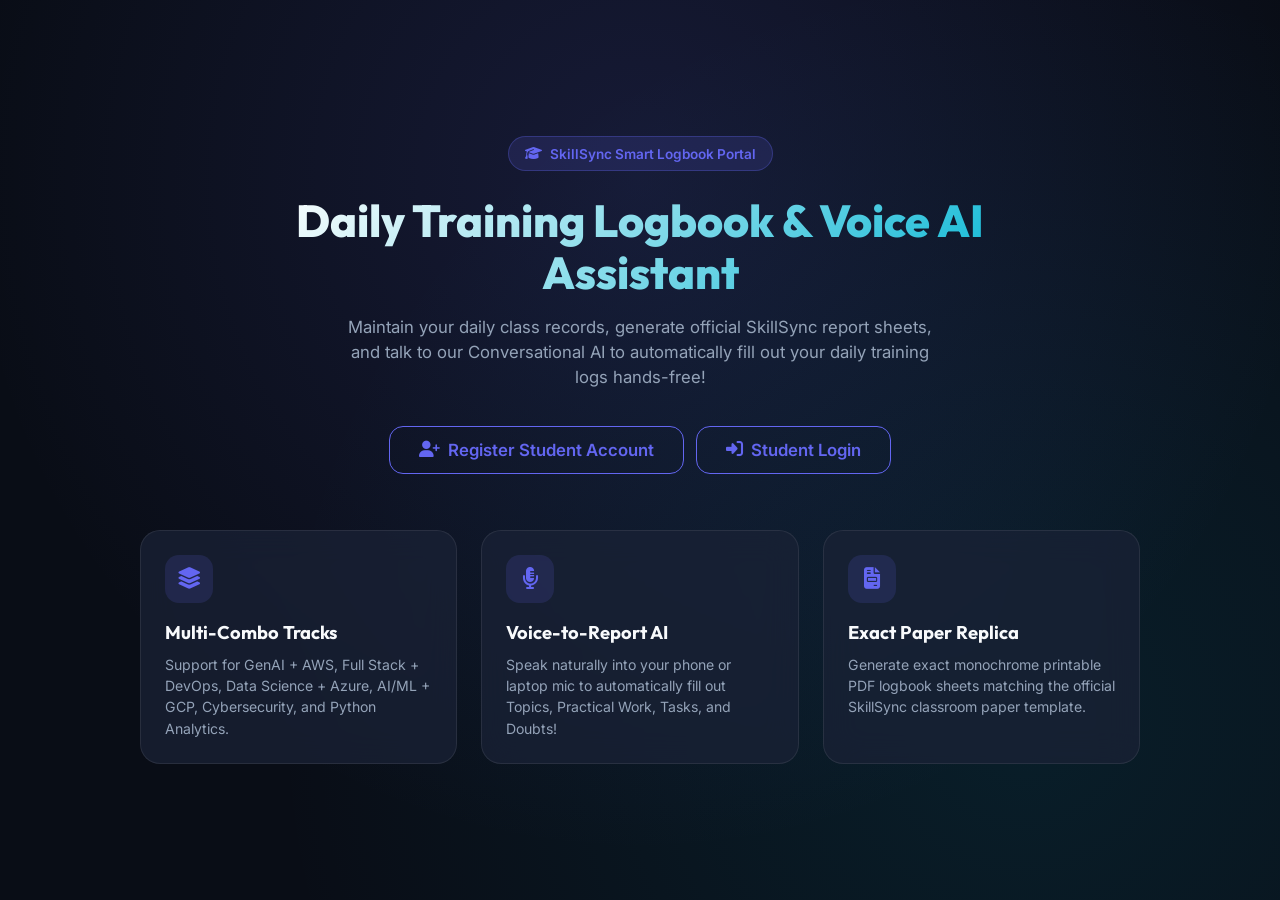
==== templates/index.html @ 907b9480 "Fix form persistence and voice assistant deployment" ====
<!DOCTYPE html>
<html lang="en" data-theme="dark">
<head>
  <meta charset="UTF-8">
  <meta name="viewport" content="width=device-width, initial-scale=1.0">
  <title>SkillSync Smart Logbook & Voice AI Portal</title>
  <link rel="manifest" href="/static/manifest.json">
  <meta name="theme-color" content="#4f46e5">
  <meta name="apple-mobile-web-app-capable" content="yes">
  <meta name="apple-mobile-web-app-status-bar-style" content="black-translucent">
  <link rel="apple-touch-icon" href="/static/manifest.json">
  <link rel="stylesheet" href="/static/styles.css">
  <link rel="stylesheet" href="https://cdnjs.cloudflare.com/ajax/libs/font-awesome/6.4.0/css/all.min.css">
</head>
<body>
  <div class="app-root">

    <!-- =========================================================
         SCREEN 1: LANDING / WELCOME HERO SCREEN
    ========================================================= -->
    <div id="screen-landing" class="screen-view active">
      <div class="landing-hero">
        <div class="landing-badge">
          <i class="fa-solid fa-graduation-cap"></i> SkillSync Smart Logbook Portal
        </div>
        <h1 class="landing-title">Daily Training Logbook & Voice AI Assistant</h1>
        <p class="landing-desc">
          Maintain your daily class records, generate official SkillSync report sheets, and talk to our Conversational AI to automatically fill out your daily training logs hands-free!
        </p>

        <div class="landing-actions" style="display: flex; gap: 0.8rem; flex-wrap: wrap; justify-content: center;">
          <button class="btn btn-outline" style="font-size: 1.05rem; padding: 0.8rem 1.8rem;" onclick="showScreen('auth-register')">
            <i class="fa-solid fa-user-plus"></i> Register Student Account
          </button>
          <button class="btn btn-outline" style="font-size: 1.05rem; padding: 0.8rem 1.8rem;" onclick="showScreen('auth-login')">
            <i class="fa-solid fa-right-to-bracket"></i> Student Login
          </button>
        </div>

        <!-- Features Overview Grid -->
        <div class="landing-features-grid">
          <div class="feature-card">
            <div class="feature-icon"><i class="fa-solid fa-layer-group"></i></div>
            <h3>Multi-Combo Tracks</h3>
            <p>Support for GenAI + AWS, Full Stack + DevOps, Data Science + Azure, AI/ML + GCP, Cybersecurity, and Python Analytics.</p>
          </div>
          <div class="feature-card">
            <div class="feature-icon"><i class="fa-solid fa-microphone-lines"></i></div>
            <h3>Voice-to-Report AI</h3>
            <p>Speak naturally into your phone or laptop mic to automatically fill out Topics, Practical Work, Tasks, and Doubts!</p>
          </div>
          <div class="feature-card">
            <div class="feature-icon"><i class="fa-solid fa-file-invoice"></i></div>
            <h3>Exact Paper Replica</h3>
            <p>Generate exact monochrome printable PDF logbook sheets matching the official SkillSync classroom paper template.</p>
          </div>
        </div>
      </div>
    </div>


    <!-- =========================================================
         SCREEN 2: USER REGISTRATION
    ========================================================= -->
    <div id="screen-auth-register" class="screen-view">
      <div class="auth-wrapper">
        <div class="auth-card">
          <div class="auth-header">
            <h2>Create Student Account</h2>
            <p>Register your profile and select your training combo track</p>
          </div>

          <form id="registerForm" onsubmit="handleRegisterSubmit(event)">
            <div class="field-group">
              <label><i class="fa-solid fa-user"></i> Full Name</label>
              <input type="text" id="regName" class="form-input" placeholder="Enter your full name" required>
            </div>
            <div class="field-group">
              <label><i class="fa-solid fa-envelope"></i> Email Address</label>
              <input type="email" id="regEmail" class="form-input" placeholder="Enter your email address" required>
            </div>
            <div class="field-group">
              <label><i class="fa-solid fa-layer-group"></i> Training Combo Track</label>
              <select id="regCombo" class="form-input" required>
                <optgroup label="🏗️ INFRA Track">
                  <option value="AWS+DEVOPS">AWS + DevOps</option>
                  <option value="AWS+AI-JFS">AWS + AI_JFS</option>
                </optgroup>
                <optgroup label="🚀 PROD Track">
                  <option value="AWS+GENAI">AWS + Gen_AI</option>
                  <option value="AWS+AGENTIC AI-JFS">AWS + Agentic_AI</option>
                  <option value="GENAI +AGENTIC AI">Gen_AI + Agentic_AI</option>
                </optgroup>
                <optgroup label="💻 DEV Track">
                  <option value="AI-JFS-devops">AI_JFS + DevOps</option>
                  <option value="AI-JFS+AWS SA">AI_JFS + AWS_SA</option>
                </optgroup>
              </select>
            </div>
            <div class="field-group">
              <label><i class="fa-solid fa-lock"></i> Password</label>
              <input type="password" id="regPassword" class="form-input" placeholder="Enter your password" required>
            </div>
            <div class="field-group">
              <label><i class="fa-solid fa-id-card"></i> College PIN Number</label>
              <input type="text" id="regPin" class="form-input" placeholder="Enter your 10-character alphanumeric college PIN" inputmode="text" pattern="[A-Za-z0-9]{10}" minlength="10" maxlength="10" required>
            </div>

            <button type="submit" class="btn btn-primary" style="width: 100%; margin-top: 1rem; padding: 0.75rem;">
              <i class="fa-solid fa-user-check"></i> Complete Registration
            </button>
          </form>

          <div class="auth-switch-text">
            Already registered? <a onclick="showScreen('auth-login')">Log In here</a>
          </div>
        </div>
      </div>
    </div>


    <!-- =========================================================
         SCREEN 3: USER LOGIN
    ========================================================= -->
    <div id="screen-auth-login" class="screen-view">
      <div class="auth-wrapper">
        <div class="auth-card">
          <div class="auth-header">
            <h2>Student & Combo Login</h2>
            <p>Log in to access your daily training logs & AI assistant</p>
          </div>

          <form id="loginForm" onsubmit="handleLoginSubmit(event)">
            <div class="field-group">
              <label><i class="fa-solid fa-envelope"></i> Email Address</label>
              <input type="email" id="loginEmail" class="form-input" placeholder="Enter your registered email" required>
            </div>
            <div class="field-group">
              <label><i class="fa-solid fa-lock"></i> Password</label>
              <input type="password" id="loginPassword" class="form-input" placeholder="Enter your password" required>
            </div>

            <button type="submit" class="btn btn-primary" style="width: 100%; margin-top: 1rem; padding: 0.75rem;">
              <i class="fa-solid fa-right-to-bracket"></i> Log In to Dashboard
            </button>
          </form>

          <div class="auth-switch-text">
            Need a new account? <a onclick="showScreen('auth-register')">Register Now</a>
          </div>
        </div>
      </div>
    </div>


    <!-- =========================================================
         SCREEN 4: MAIN APP INTERFACE (SPA)
    ========================================================= -->
    <div id="screen-app-main" class="screen-view">
      
      <!-- Top Navigation Bar -->
      <header class="app-topbar">
        <div class="brand-badge">
          <span class="logo">SKILLSYNC</span>
          <span class="title" id="topbarComboTitle">GenAI + AWS</span>
        </div>

        <div class="topbar-user">
          <div class="profile-menu-wrap">
            <button class="user-avatar" id="userAvatar" onclick="toggleProfileMenu(event)" aria-label="Open profile menu" aria-expanded="false">K</button>
            <div class="profile-menu" id="profileMenu" hidden>
              <div class="profile-menu-header">
                <strong id="profileName">Student</strong>
                <span id="profileEmail">student@example.com</span>
              </div>
              <div class="profile-menu-detail">
                <span>Training combo</span>
                <strong id="profileCombo">-</strong>
              </div>
              <div class="profile-menu-detail">
                <span>College PIN number</span>
                <strong id="profilePin">Not set</strong>
              </div>
              <button class="profile-logout-btn" onclick="handleLogout()">
                <i class="fa-solid fa-right-from-bracket"></i> Log out
              </button>
            </div>
          </div>
        </div>
      </header>

      <div class="app-main-layout">
        
        <!-- Desktop Sidebar Nav -->
        <aside class="app-sidebar">
          <button class="app-nav-link active" onclick="switchAppTab('dashboard', this)">
            <i class="fa-solid fa-chart-pie"></i> Dashboard
          </button>
          <button class="app-nav-link" onclick="switchAppTab('editor', this)">
            <i class="fa-solid fa-pen-to-square"></i> Daily Form
          </button>
          <button class="app-nav-link" onclick="switchAppTab('voice-ai', this)">
            <i class="fa-solid fa-microphone-lines"></i> Voice AI Assistant
          </button>
          <button class="app-nav-link" onclick="switchAppTab('history', this)">
            <i class="fa-solid fa-box-archive"></i> History Reports
          </button>
          <button class="app-nav-link" onclick="switchAppTab('print-sheet', this)">
            <i class="fa-solid fa-file-invoice"></i> Printable Sheet
          </button>
          <button class="app-nav-link" onclick="switchAppTab('suggestions', this)">
            <i class="fa-solid fa-lightbulb"></i> Suggestions
          </button>
        </aside>

        <!-- Main Content Area -->
        <main class="app-content">

          <!-- TAB 1: DASHBOARD -->
          <div id="tab-dashboard" class="tab-pane active">
            <div class="pane-title-bar">
              <div>
                <h2>Training Dashboard</h2>
                <p>Track your daily class report submission and progress</p>
              </div>
              <button class="btn btn-primary" onclick="switchAppTab('editor', document.querySelectorAll('.app-nav-link')[1])">
                <i class="fa-solid fa-plus"></i> Fill Today's Log
              </button>
            </div>

            <!-- Attendance Banner -->
            <div class="attendance-banner">
              <div>
                <h3 style="font-family: var(--font-display); margin-bottom: 0.25rem;">Today's Daily Report</h3>
                <p style="font-size: 0.88rem; color: var(--text-secondary);">Class date: <strong id="dashDateStr"></strong></p>
              </div>
              <div class="status-badge pending" id="todayStatusBadge">
                <i class="fa-solid fa-clock"></i> Submission Pending
              </div>
            </div>

            <!-- Stats Row -->
            <div class="stats-row">
              <div class="dash-stat-card">
                <div class="icon"><i class="fa-solid fa-file-signature"></i></div>
                <div>
                  <h4 id="dashStatLogs">0</h4>
                  <p>Total Forms Filled</p>
                </div>
              </div>
              <div class="dash-stat-card">
                <div class="icon"><i class="fa-solid fa-fire"></i></div>
                <div>
                  <h4 id="dashStatStreak">1 Day</h4>
                  <p>Submission Streak</p>
                </div>
              </div>
            </div>

            <!-- Recent Reports Container -->
            <div class="editor-card">
              <h3 style="margin-bottom: 1rem; font-family: var(--font-display);"><i class="fa-solid fa-history" style="color: var(--accent-primary);"></i> Recent Daily Reports</h3>
              <div id="recentReportsList" style="display: flex; flex-direction: column; gap: 0.75rem;">
                <!-- Dynamically rendered -->
              </div>
            </div>
          </div>


          <!-- TAB 2: DAILY LOG EDITOR -->
          <div id="tab-editor" class="tab-pane">
            <div class="pane-title-bar">
              <div>
                <h2>Daily Logbook Form</h2>
                <p>Fill out today's report. The exact paper sheet preview syncs in real-time on the right!</p>
              </div>
              <div style="display: flex; gap: 0.5rem; flex-wrap: wrap;">
                <button class="btn btn-outline" onclick="clearFormFields()">
                  <i class="fa-solid fa-eraser"></i> Clear Form
                </button>
                <button class="btn btn-outline" onclick="loadSampleData()">
                  <i class="fa-solid fa-wand-sparkles"></i> Load Sample Data
                </button>
                <button class="btn btn-success" onclick="saveCurrentLog()">
                  <i class="fa-solid fa-floppy-disk"></i> Save Report
                </button>
              </div>
            </div>

            <div class="form-grid-layout">
              <!-- Left Form Controls -->
              <div class="editor-card">
                <div class="form-row-2">
                  <div class="field-group">
                    <label><i class="fa-regular fa-calendar"></i> Date</label>
                    <input type="date" id="inputDate" class="form-input" onchange="updateLivePaper()">
                  </div>
                  <div class="field-group">
                    <label><i class="fa-solid fa-calendar-day"></i> Day</label>
                    <input type="text" id="inputDay" class="form-input" placeholder="e.g. Tuesday" oninput="updateLivePaper()">
                  </div>
                </div>

                <div class="field-group">
                  <label><i class="fa-solid fa-laptop-code"></i> LAB / Room Location</label>
                  <input type="text" id="inputLab" class="form-input" placeholder="e.g. Lab 04 - GenAI Hub" oninput="updateLivePaper()">
                </div>

                <div class="form-row-2">
                  <div class="field-group">
                    <label><i class="fa-solid fa-right-to-bracket"></i> Check-In</label>
                    <input type="time" id="inputCheckIn" class="form-input" value="09:30" onchange="updateLivePaper()">
                  </div>
                  <div class="field-group">
                    <label><i class="fa-solid fa-right-from-bracket"></i> Check-Out</label>
                    <input type="time" id="inputCheckOut" class="form-input" value="16:30" onchange="updateLivePaper()">
                  </div>
                </div>

                <div class="field-group">
                  <label><i class="fa-solid fa-chalkboard-user"></i> Trainer Name</label>
                  <input type="text" id="inputTrainer" class="form-input" placeholder="Trainer Name" oninput="updateLivePaper()">
                </div>

                <div class="field-group">
                  <label><i class="fa-solid fa-square"></i> TOPICS COVERED TODAY</label>
                  <textarea id="inputTopics" class="form-input" rows="4" oninput="updateLivePaper()"></textarea>
                </div>

                <div class="field-group">
                  <label><i class="fa-solid fa-square"></i> TASK / ASSIGNMENT</label>
                  <textarea id="inputAssignment" class="form-input" rows="3" oninput="updateLivePaper()"></textarea>
                </div>

                <div class="field-group">
                  <label><i class="fa-solid fa-square"></i> DOUBTS</label>
                  <textarea id="inputDoubts" class="form-input" rows="3" oninput="updateLivePaper()"></textarea>
                </div>

                <div class="field-group">
                  <label><i class="fa-solid fa-square"></i> IMPORTANT NOTES</label>
                  <textarea id="inputImportantNotes" class="form-input" rows="3" oninput="updateLivePaper()"></textarea>
                </div>

                <button class="btn btn-primary" style="width: 100%; margin-top: 1rem;" onclick="saveCurrentLog()">
                  <i class="fa-solid fa-floppy-disk"></i> Save & Complete Daily Log
                </button>
              </div>

              <!-- Right Real-Time Live Paper Sheet Preview -->
              <div>
                <div style="margin-bottom: 0.5rem; display: flex; align-items: center; justify-content: space-between;">
                  <span style="font-size: 0.8rem; font-weight: 700; color: var(--text-secondary); text-transform: uppercase;">
                    <i class="fa-solid fa-eye"></i> Live Paper Logbook Sheet Preview
                  </span>
                  <button class="btn btn-outline" style="padding: 0.25rem 0.6rem; font-size: 0.75rem;" onclick="printPaperSheet()">
                    <i class="fa-solid fa-print"></i> Print / PDF
                  </button>
                </div>

                <!-- Exact Paper Container matching User Photo -->
                <div class="sheet-container" id="liveSheetContainer">
                  <div class="sheet-outer-box">
                    <div class="sheet-header-block">
                      <div class="sheet-title-text">
                        <span class="sheet-title-bar"></span>
                        SKILLSYNC — DAILY TRAINING LOGBOOK
                      </div>
                      <div class="sheet-subtitle-text" id="paperHeaderSub">
                        GenAI + AWS Training | Daily Class Record
                      </div>
                    </div>

                    <table class="sheet-table-grid">
                      <tr>
                        <td class="lbl-cell">DATE</td>
                        <td class="val-cell" id="paperDateVal"></td>
                        <td class="lbl-cell">DAY</td>
                        <td class="val-cell" id="paperDayVal"></td>
                      </tr>
                      <tr>
                        <td class="lbl-cell">LAB</td>
                        <td class="val-cell" id="paperLabVal" colspan="3">Lab 04 - GenAI Hub</td>
                      </tr>
                      <tr>
                        <td class="lbl-cell">CHECK-IN</td>
                        <td class="val-cell" id="paperCheckInVal">09:30 AM</td>
                        <td class="lbl-cell">CHECK-OUT</td>
                        <td class="val-cell" id="paperCheckOutVal">04:30 PM</td>
                      </tr>
                      <tr>
                        <td class="lbl-cell">TRAINER</td>
                        <td class="val-cell" id="paperTrainerVal" style="width: 35%;">Dr. Rajesh Sharma</td>
                        <td class="val-cell" colspan="2" style="text-align: center; color: #555555; font-size: 11px;">
                          [ Trainer Approval & Signature ]
                        </td>
                      </tr>
                    </table>

                    <div class="sec-banner"><span class="sq-symbol">■</span> TOPICS COVERED TODAY</div>
                    <div class="sec-box-content" id="paperTopicsVal"></div>

                    <div class="sec-banner"><span class="sq-symbol">■</span> TASK / ASSIGNMENT</div>
                    <div class="sec-box-content" id="paperAssignmentVal"></div>

                    <div class="sec-banner"><span class="sq-symbol">■</span> DOUBTS</div>
                    <div class="sec-box-content" id="paperDoubtsVal"></div>

                    <div class="sec-banner"><span class="sq-symbol">■</span> IMPORTANT NOTES</div>
                    <div class="sec-box-content" id="paperImportantNotesVal"></div>
                  </div>
                </div>
              </div>
            </div>
          </div>


          <!-- TAB 3: VOICE CONVERSATIONAL AI ASSISTANT -->
          <div id="tab-voice-ai" class="tab-pane">
            <div class="pane-title-bar">
              <div>
                <h2>Voice Conversational AI Assistant</h2>
                <p>Talk or type to automatically populate your daily report logbook hands-free!</p>
              </div>
            </div>

            <!-- Target Section Chips -->
            <div class="section-chips-bar" style="margin-bottom: 1rem;">
              <span style="font-size: 0.85rem; font-weight: 600; color: var(--text-secondary);">
                <i class="fa-solid fa-bullseye" style="color: var(--accent-primary);"></i> Target Section:
              </span>
              <div class="chips-group">
                <button class="chip-btn active" data-target="auto" onclick="setVoiceTarget('auto', this)">Auto Detect</button>
                <button class="chip-btn" data-target="topics" onclick="setVoiceTarget('topics', this)">Topics Covered</button>
                <button class="chip-btn" data-target="assignment" onclick="setVoiceTarget('assignment', this)">Task/Assignment</button>
                <button class="chip-btn" data-target="doubts" onclick="setVoiceTarget('doubts', this)">Doubts</button>
                <button class="chip-btn" data-target="important" onclick="setVoiceTarget('important', this)">Important Notes</button>
              </div>
            </div>

            <!-- Voice Control Microphone Card -->
            <div class="voice-ai-card">
              <h3 style="font-family: var(--font-display); font-size: 1.25rem;">
                <i class="fa-solid fa-microphone-lines" style="color: var(--accent-purple);"></i> Speak to Fill Logbook Report
              </h3>
              <p style="font-size: 0.88rem; color: var(--text-secondary); max-width: 500px; margin: 0.4rem auto 0 auto;">
                Click the microphone button below and speak your notes. The AI will parse your voice and show a live demo preview of the populated section!
              </p>

              <div class="mic-button-wrapper">
                <button class="btn-mic" id="micBtn" onclick="toggleVoiceRecording()">
                  <i class="fa-solid fa-microphone"></i>
                </button>
              </div>

              <div class="voice-status-text" id="voiceStatus">Click Microphone to Start Speaking</div>
            </div>

            <!-- Demo Case Form Preview Card (Voice Populated) -->
            <div id="voiceDemoBox" class="editor-card demo-preview-card" style="margin-bottom: 1rem; display: none;">
              <div style="display: flex; align-items: center; justify-content: space-between; border-bottom: 1px solid var(--border-color); padding-bottom: 0.75rem; margin-bottom: 1rem;">
                <div style="display: flex; align-items: center; gap: 0.5rem;">
                  <span style="background: var(--accent-primary); color: #fff; border-radius: 4px; padding: 0.2rem 0.5rem; font-size: 0.75rem; font-weight: 700;">DEMO CASE PREVIEW</span>
                  <h4 id="demoTargetBadge" style="font-family: var(--font-display); font-size: 1rem; margin: 0;">TOPICS COVERED TODAY</h4>
                </div>
                <div style="display: flex; gap: 0.5rem;">
                  <button class="btn btn-success" style="padding: 0.35rem 0.75rem; font-size: 0.8rem;" onclick="applyVoiceDemoToForm()">
                    <i class="fa-solid fa-check-double"></i> Apply to Live Form & Sheet
                  </button>
                  <button class="btn btn-outline" style="padding: 0.35rem 0.75rem; font-size: 0.8rem;" onclick="closeVoiceDemoBox()">
                    <i class="fa-solid fa-xmark"></i>
                  </button>
                </div>
              </div>

              <div class="demo-fields-grid" style="display: grid; grid-template-columns: 1fr 1fr; gap: 1rem;">
                <div class="field-group">
                  <label><i class="fa-solid fa-square" style="color: var(--accent-primary);"></i> Topics Covered Preview</label>
                  <div class="demo-text-box" id="demoTopicsText"></div>
                </div>
                <div class="field-group">
                  <label><i class="fa-solid fa-square" style="color: var(--accent-gold);"></i> Task / Assignment Preview</label>
                  <div class="demo-text-box" id="demoAssignmentText"></div>
                </div>
                <div class="field-group">
                  <label><i class="fa-solid fa-square" style="color: var(--accent-purple);"></i> Doubts Preview</label>
                  <div class="demo-text-box" id="demoDoubtsText"></div>
                </div>
                <div class="field-group">
                  <label><i class="fa-solid fa-square" style="color: var(--accent-secondary);"></i> Important Notes Preview</label>
                  <div class="demo-text-box" id="demoImportantNotesText"></div>
                </div>
              </div>
            </div>

            <!-- Chat Conversation Thread -->
            <div class="chat-container">
              <div class="chat-body" id="chatThread">
                <div class="chat-msg-row ai">
                  <div class="msg-text">
Hello! I am your <strong>SkillSync Voice & Conversational AI Assistant</strong>. 🎙️

You can speak by clicking the microphone button above, or type your notes below.
For example, try saying:
<em>"Fill Topics Covered Today with: Python Flask REST endpoints and database routing."</em>
                  </div>
                </div>
              </div>

              <div class="chat-input-bar">
                <input type="text" id="chatInput" class="form-input" placeholder="Type your notes or prompt (e.g. Fill topics covered with...)" onkeypress="handleChatKeyPress(event)">
                <button class="btn btn-primary" onclick="submitChatInput()">
                  <i class="fa-solid fa-paper-plane"></i> Send
                </button>
              </div>
            </div>
          </div>


          <!-- TAB 4: HISTORY REPORTS -->
          <div id="tab-history" class="tab-pane">
            <div class="pane-title-bar">
              <div>
                <h2>Reports History & Exports</h2>
                <p>Search, filter, and export past class report entries</p>
              </div>
              <div style="display: flex; gap: 0.5rem;">
                <button class="btn btn-outline" onclick="exportJSON()">Export JSON</button>
                <button class="btn btn-outline" onclick="exportCSV()">Export CSV</button>
              </div>
            </div>

            <div class="editor-card">
              <table style="width: 100%; border-collapse: collapse; text-align: left;">
                <thead>
                  <tr style="border-bottom: 1px solid var(--border-color); color: var(--text-secondary); font-size: 0.8rem;">
                    <th style="padding: 0.75rem;">Date</th>
                    <th style="padding: 0.75rem;">Day</th>
                    <th style="padding: 0.75rem;">Combo</th>
                    <th style="padding: 0.75rem;">Lab</th>
                    <th style="padding: 0.75rem;">Trainer</th>
                    <th style="padding: 0.75rem;">Topics Summary</th>
                    <th style="padding: 0.75rem;">Actions</th>
                  </tr>
                </thead>
                <tbody id="historyTableBody">
                  <!-- Injected dynamically -->
                </tbody>
              </table>
            </div>
          </div>


          <!-- TAB 5: PRINTABLE SHEET -->
          <div id="tab-print-sheet" class="tab-pane">
            <div class="pane-title-bar">
              <div>
                <h2>Official Printable Sheet</h2>
                <p>Exact replica of official SkillSync daily log paper sheet ready for printing</p>
              </div>
              <button class="btn btn-primary" onclick="printPaperSheet()">
                <i class="fa-solid fa-print"></i> Print / Save PDF
              </button>
            </div>

            <!-- Saved Log Selector Bar -->
            <div class="editor-card print-selector-bar" style="margin-bottom: 1.25rem; display: flex; align-items: center; justify-content: space-between; flex-wrap: wrap; gap: 1rem;">
              <div style="display: flex; align-items: center; gap: 0.75rem; flex: 1; min-width: 280px;">
                <label style="font-weight: 600; white-space: nowrap; color: var(--text-primary);">
                  <i class="fa-solid fa-calendar-check" style="color: var(--accent-primary);"></i> Select Saved Report:
                </label>
                <select id="printLogSelect" class="form-input" onchange="loadLogToPrintSheet(this.value)" style="margin: 0; flex: 1;">
                  <!-- Dynamic options populated from logs -->
                </select>
              </div>
              <div style="display: flex; gap: 0.5rem;">
                <button class="btn btn-outline" onclick="loadActiveFormToPrintSheet()">
                  <i class="fa-solid fa-pen-to-square"></i> Use Current Form
                </button>
                <button class="btn btn-primary" onclick="printPaperSheet()">
                  <i class="fa-solid fa-print"></i> Print Sheet
                </button>
              </div>
            </div>

            <div id="fullSheetTarget"></div>
          </div>


          <!-- TAB 6: SUGGESTIONS & FEEDBACK -->
          <div id="tab-suggestions" class="tab-pane">
            <div class="pane-title-bar">
              <div>
                <h2>Student Suggestions & Feedback</h2>
                <p>Submit your suggestions directly to SkillSync management</p>
              </div>
            </div>

            <div style="display: flex; flex-direction: column; gap: 1.5rem; max-width: 900px; margin: 0 auto;">
              <!-- Suggestion Submission Form (Public View for All Students) -->
              <div class="editor-card">
                <h3 style="margin-bottom: 1rem; font-family: var(--font-display);">
                  <i class="fa-solid fa-paper-plane" style="color: var(--accent-primary);"></i> Submit a Suggestion to App Owner
                </h3>
                <form id="suggestionForm" onsubmit="handleSuggestionSubmit(event)">
                  <div class="form-row-2">
                    <div class="field-group">
                      <label><i class="fa-solid fa-user"></i> Your Name</label>
                      <input type="text" id="sugName" class="form-input" placeholder="e.g. Kishore Kumar" required>
                    </div>
                    <div class="field-group">
                      <label><i class="fa-solid fa-envelope"></i> Email Address</label>
                      <input type="email" id="sugEmail" class="form-input" placeholder="e.g. kishore@techwing.com" required>
                    </div>
                  </div>

                  <div class="form-row-2">
                    <div class="field-group">
                      <label><i class="fa-solid fa-tag"></i> Suggestion Category</label>
                      <select id="sugCategory" class="form-input" required>
                        <option value="Curriculum & Topics">Curriculum & Topics</option>
                        <option value="Lab & Infrastructure">Lab & Infrastructure</option>
                        <option value="Trainer Feedback">Trainer Feedback</option>
                        <option value="App Feature Request">App Feature Request</option>
                        <option value="General Suggestion">General Suggestion</option>
                      </select>
                    </div>
                    <div class="field-group">
                      <label><i class="fa-solid fa-heading"></i> Subject / Title</label>
                      <input type="text" id="sugSubject" class="form-input" placeholder="Brief subject title" required>
                    </div>
                  </div>

                  <div class="field-group">
                    <label><i class="fa-solid fa-message"></i> Suggestion Details</label>
                    <textarea id="sugMessage" class="form-input" rows="4" placeholder="Write your suggestion or feedback here..." required></textarea>
                  </div>
                  <button type="submit" class="btn btn-primary" style="width: 100%; margin-top: 0.5rem; font-size: 1rem; padding: 0.8rem;">
                    <i class="fa-solid fa-paper-plane"></i> Submit Suggestion to Management
                  </button>
                </form>
              </div>

            </div>
          </div>



                  <div style="display: flex; gap: 0.5rem;">
                    <input type="text" id="ownerLogSearch" class="form-input" placeholder="Search by email, combo, or date..." style="font-size: 0.85rem; width: 260px;" onkeyup="filterOwnerLogs()">
                    <button class="btn btn-outline" style="font-size: 0.8rem;" onclick="exportMasterLogsCSV()">
                      <i class="fa-solid fa-file-csv"></i> CSV
                    </button>
                  </div>
                </div>
                
                <div style="overflow-x: auto;">
                  <table style="width: 100%; border-collapse: collapse; font-size: 0.88rem;">
                    <thead>
                      <tr style="border-bottom: 2px solid var(--border-color); text-align: left; color: var(--text-secondary);">
                        <th style="padding: 0.75rem;">Date</th>
                        <th style="padding: 0.75rem;">Student Email</th>
                        <th style="padding: 0.75rem;">Combo Track</th>
                        <th style="padding: 0.75rem;">Lab / Trainer</th>
                        <th style="padding: 0.75rem;">Topics Covered</th>
                        <th style="padding: 0.75rem;">Action</th>
                      </tr>
                    </thead>
                    <tbody id="ownerMasterLogsTbody">
                      <!-- Rendered dynamically -->
                    </tbody>
                  </table>
                </div>
              </div>

              <!-- Sub-Tab 2: Student Accounts Roster -->
              <div id="ownerSub-student-roster" class="editor-card" style="display: none;">
                <h3 style="font-family: var(--font-display); margin-bottom: 1rem;">Registered Student Accounts Roster</h3>
                <div style="overflow-x: auto;">
                  <table style="width: 100%; border-collapse: collapse; font-size: 0.88rem;">
                    <thead>
                      <tr style="border-bottom: 2px solid var(--border-color); text-align: left; color: var(--text-secondary);">
                        <th style="padding: 0.75rem;">Student Name</th>
                        <th style="padding: 0.75rem;">Email Address</th>
                        <th style="padding: 0.75rem;">Combo Track</th>
                        <th style="padding: 0.75rem;">Logs Submitted</th>
                      </tr>
                    </thead>
                    <tbody id="ownerStudentRosterTbody">
                      <!-- Rendered dynamically -->
                    </tbody>
                  </table>
                </div>
              </div>

              <!-- Sub-Tab 3: Private Suggestions Inbox -->
              <div id="ownerSub-suggestions-inbox" class="editor-card" style="display: none;">
                <h3 style="font-family: var(--font-display); margin-bottom: 1rem; color: var(--accent-purple);">
                  <i class="fa-solid fa-paper-plane"></i> Private Suggestions & Feedback Inbox
                </h3>
                <div id="ownerPortalSuggestionsList" style="display: flex; flex-direction: column; gap: 1rem;">
                  <!-- Rendered dynamically -->
                </div>
              </div>

              <!-- Sub-Tab 4: Database Inspector -->
              <div id="ownerSub-db-inspector" class="editor-card" style="display: none;">
                <div style="display: flex; align-items: center; justify-content: space-between; margin-bottom: 1rem; flex-wrap: wrap; gap: 0.5rem;">
                  <h3 style="font-family: var(--font-display); margin: 0; color: var(--accent-primary);">
                    <i class="fa-solid fa-server"></i> Server Database & Audit Inspector
                  </h3>
                  <div style="display: flex; gap: 0.5rem;">
                    <button class="btn btn-outline" style="font-size: 0.8rem;" onclick="inspectServerDatabase()">
                      <i class="fa-solid fa-rotate"></i> Refresh Inspector
                    </button>
                    <button class="btn btn-primary" style="font-size: 0.8rem;" onclick="downloadDatabaseFile()">
                      <i class="fa-solid fa-download"></i> Download SQLite DB
                    </button>
                  </div>
                </div>

                <div id="dbInspectorContent" style="display: flex; flex-direction: column; gap: 1rem;">
                  <!-- Rendered dynamically -->
                </div>
              </div>

            </div>
          </div>

        </main>
      </div>

      <!-- Mobile Bottom Navigation Bar -->
      <nav class="mobile-bottom-nav">
        <button class="mobile-nav-item active" onclick="switchAppTab('dashboard', this)">
          <i class="fa-solid fa-chart-pie"></i>
          <span>Home</span>
        </button>
        <button class="mobile-nav-item" onclick="switchAppTab('editor', this)">
          <i class="fa-solid fa-pen-to-square"></i>
          <span>Form</span>
        </button>
        <button class="mobile-nav-item" onclick="switchAppTab('voice-ai', this)">
          <i class="fa-solid fa-microphone-lines"></i>
          <span>Voice AI</span>
        </button>
        <button class="mobile-nav-item" onclick="switchAppTab('history', this)">
          <i class="fa-solid fa-box-archive"></i>
          <span>Reports</span>
        </button>
        <button class="mobile-nav-item" onclick="switchAppTab('print-sheet', this)">
          <i class="fa-solid fa-file-invoice"></i>
          <span>Print</span>
        </button>
        <button class="mobile-nav-item" onclick="switchAppTab('suggestions', this)">
          <i class="fa-solid fa-lightbulb"></i>
          <span>Feedback</span>
        </button>
      </nav>

    </div>

  </div>

  <script src="/static/app.js"></script>
</body>
</html>
---- static/styles.css ----
/* SkillSync Daily Training Logbook Mobile-First Web App Design System */
@import url('https://fonts.googleapis.com/css2?family=Inter:wght@300;400;500;600;700&family=Outfit:wght@400;500;600;700;800&family=JetBrains+Mono:wght@400;500&display=swap');

:root {
  /* Dark Glass Palette */
  --bg-primary: #090d16;
  --bg-secondary: #111726;
  --bg-tertiary: #1a2236;
  --bg-card: rgba(26, 34, 54, 0.75);
  --bg-card-hover: rgba(36, 47, 74, 0.85);

  --border-color: rgba(255, 255, 255, 0.08);
  --border-active: rgba(99, 102, 241, 0.5);

  --accent-primary: #6366f1;
  --accent-primary-hover: #4f46e5;
  --accent-secondary: #06b6d4;
  --accent-success: #10b981;
  --accent-warning: #f59e0b;
  --accent-danger: #ef4444;
  --accent-purple: #a855f7;

  --text-primary: #f8fafc;
  --text-secondary: #94a3b8;
  --text-muted: #64748b;

  --font-main: 'Inter', system-ui, -apple-system, sans-serif;
  --font-display: 'Outfit', system-ui, -apple-system, sans-serif;
  --font-code: 'JetBrains Mono', monospace;

  --radius-sm: 8px;
  --radius-md: 14px;
  --radius-lg: 20px;
  --radius-xl: 28px;

  --shadow-sm: 0 2px 8px rgba(0, 0, 0, 0.2);
  --shadow-md: 0 8px 24px rgba(0, 0, 0, 0.35);
  --shadow-lg: 0 16px 40px rgba(0, 0, 0, 0.5);

  --glass-backdrop: blur(16px);
}

[data-theme="light"] {
  --bg-primary: #f1f5f9;
  --bg-secondary: #ffffff;
  --bg-tertiary: #e2e8f0;
  --bg-card: rgba(255, 255, 255, 0.9);
  --bg-card-hover: rgba(255, 255, 255, 1);

  --border-color: rgba(0, 0, 0, 0.08);
  --border-active: rgba(99, 102, 241, 0.6);

  --text-primary: #0f172a;
  --text-secondary: #475569;
  --text-muted: #94a3b8;

  --shadow-sm: 0 2px 8px rgba(0, 0, 0, 0.05);
  --shadow-md: 0 8px 24px rgba(0, 0, 0, 0.08);
  --shadow-lg: 0 16px 40px rgba(0, 0, 0, 0.12);
}

* {
  margin: 0;
  padding: 0;
  box-sizing: border-box;
}

body {
  font-family: var(--font-main);
  background-color: var(--bg-primary);
  color: var(--text-primary);
  min-height: 100vh;
  line-height: 1.5;
  overflow-x: hidden;
  transition: background-color 0.3s ease, color 0.3s ease;
}

/* App Root Container */
.app-root {
  display: flex;
  flex-direction: column;
  min-height: 100vh;
  position: relative;
}

/* Screen Views Management */
.screen-view {
  display: none;
  width: 100%;
  animation: fadeIn 0.3s cubic-bezier(0.16, 1, 0.3, 1) forwards;
}

.screen-view.active {
  display: flex;
  flex-direction: column;
  flex: 1;
}

@keyframes fadeIn {
  from { opacity: 0; transform: translateY(8px); }
  to { opacity: 1; transform: translateY(0); }
}

/* -------------------------------------------------------------
   1. LANDING / WELCOME SCREEN
------------------------------------------------------------- */
.landing-hero {
  min-height: 100vh;
  display: flex;
  flex-direction: column;
  justify-content: center;
  align-items: center;
  text-align: center;
  padding: 2rem 1.5rem;
  background: radial-gradient(circle at 50% 20%, rgba(99, 102, 241, 0.15), transparent 70%),
              radial-gradient(circle at 80% 80%, rgba(6, 182, 212, 0.1), transparent 60%);
}

.landing-badge {
  display: inline-flex;
  align-items: center;
  gap: 0.5rem;
  background: rgba(99, 102, 241, 0.15);
  color: var(--accent-primary);
  border: 1px solid rgba(99, 102, 241, 0.3);
  padding: 0.4rem 1rem;
  border-radius: 20px;
  font-size: 0.85rem;
  font-weight: 600;
  margin-bottom: 1.5rem;
}

.landing-title {
  font-family: var(--font-display);
  font-size: 2.8rem;
  font-weight: 800;
  line-height: 1.15;
  margin-bottom: 1rem;
  background: linear-gradient(135deg, #ffffff, var(--accent-secondary));
  -webkit-background-clip: text;
  -webkit-text-fill-color: transparent;
  max-width: 750px;
}

.landing-desc {
  font-size: 1.05rem;
  color: var(--text-secondary);
  max-width: 600px;
  margin-bottom: 2.25rem;
}

.landing-actions {
  display: flex;
  gap: 1rem;
  flex-wrap: wrap;
  justify-content: center;
  margin-bottom: 3.5rem;
}

.landing-features-grid {
  display: grid;
  grid-template-columns: repeat(auto-fit, minmax(250px, 1fr));
  gap: 1.5rem;
  max-width: 1000px;
  width: 100%;
}

.feature-card {
  background: var(--bg-card);
  border: 1px solid var(--border-color);
  border-radius: var(--radius-lg);
  padding: 1.5rem;
  text-align: left;
  backdrop-filter: var(--glass-backdrop);
  transition: transform 0.2s ease, border-color 0.2s ease;
}

.feature-card:hover {
  transform: translateY(-4px);
  border-color: var(--border-active);
}

.feature-icon {
  width: 48px;
  height: 48px;
  border-radius: var(--radius-md);
  background: rgba(99, 102, 241, 0.15);
  color: var(--accent-primary);
  display: flex;
  align-items: center;
  justify-content: center;
  font-size: 1.35rem;
  margin-bottom: 1rem;
}

.feature-card h3 {
  font-family: var(--font-display);
  font-size: 1.15rem;
  font-weight: 700;
  margin-bottom: 0.5rem;
}

.feature-card p {
  font-size: 0.88rem;
  color: var(--text-secondary);
}

/* -------------------------------------------------------------
   2. AUTHENTICATION SCREENS (LOGIN & REGISTER)
------------------------------------------------------------- */
.auth-wrapper {
  min-height: 100vh;
  display: flex;
  align-items: center;
  justify-content: center;
  padding: 2rem 1rem;
  background: radial-gradient(circle at 30% 30%, rgba(168, 85, 247, 0.1), transparent 60%);
}

.auth-card {
  background: var(--bg-card);
  border: 1px solid var(--border-color);
  border-radius: var(--radius-xl);
  padding: 2.25rem;
  width: 100%;
  max-width: 460px;
  box-shadow: var(--shadow-lg);
  backdrop-filter: var(--glass-backdrop);
}

.auth-header {
  text-align: center;
  margin-bottom: 1.75rem;
}

.auth-header h2 {
  font-family: var(--font-display);
  font-size: 1.75rem;
  font-weight: 700;
  margin-bottom: 0.35rem;
}

.auth-header p {
  color: var(--text-secondary);
  font-size: 0.88rem;
}

.auth-switch-text {
  text-align: center;
  margin-top: 1.25rem;
  font-size: 0.88rem;
  color: var(--text-secondary);
}

.auth-switch-text a {
  color: var(--accent-primary);
  font-weight: 600;
  text-decoration: none;
  cursor: pointer;
}

.auth-switch-text a:hover {
  text-decoration: underline;
}

/* -------------------------------------------------------------
   3. APP MAIN INTERFACE (NAVBAR, SIDEBAR & BOTTOM NAV)
------------------------------------------------------------- */
.app-topbar {
  display: flex;
  align-items: center;
  justify-content: space-between;
  padding: 0.85rem 1.5rem;
  background: var(--bg-secondary);
  border-bottom: 1px solid var(--border-color);
  position: sticky;
  top: 0;
  z-index: 100;
}

.brand-badge {
  display: flex;
  align-items: center;
  gap: 0.65rem;
}

.brand-badge .logo {
  background: linear-gradient(135deg, var(--accent-primary), var(--accent-secondary));
  color: white;
  font-family: var(--font-display);
  font-weight: 800;
  font-size: 1rem;
  padding: 0.4rem 0.8rem;
  border-radius: var(--radius-md);
  box-shadow: 0 4px 12px rgba(99, 102, 241, 0.3);
}

.brand-badge .title {
  font-family: var(--font-display);
  font-weight: 700;
  font-size: 1.1rem;
}

.topbar-user {
  display: flex;
  align-items: center;
  gap: 0.75rem;
}

.profile-menu-wrap {
  position: relative;
}

.profile-menu {
  position: absolute;
  top: calc(100% + 0.7rem);
  right: 0;
  width: 250px;
  padding: 0.85rem;
  background: var(--bg-secondary);
  border: 1px solid var(--border-color);
  border-radius: var(--radius-md);
  box-shadow: var(--shadow-md);
  z-index: 110;
}

.profile-menu-header {
  display: flex;
  flex-direction: column;
  gap: 0.15rem;
  padding-bottom: 0.75rem;
  border-bottom: 1px solid var(--border-color);
}

.profile-menu-header strong {
  color: var(--text-primary);
  font-size: 0.95rem;
}

.profile-menu-header span,
.profile-menu-detail span {
  color: var(--text-secondary);
  font-size: 0.78rem;
  overflow-wrap: anywhere;
}

.profile-menu-detail {
  display: flex;
  flex-direction: column;
  gap: 0.15rem;
  padding: 0.75rem 0;
}

.profile-menu-detail strong {
  color: var(--accent-secondary);
  font-size: 0.82rem;
}

.profile-logout-btn {
  width: 100%;
  display: flex;
  align-items: center;
  gap: 0.5rem;
  padding: 0.6rem 0.7rem;
  color: var(--accent-danger);
  background: transparent;
  border: 1px solid rgba(239, 68, 68, 0.25);
  border-radius: var(--radius-sm);
  cursor: pointer;
  font: inherit;
  font-size: 0.84rem;
  font-weight: 600;
}

.profile-logout-btn:hover {
  background: rgba(239, 68, 68, 0.1);
}

.user-combo-tag {
  background: var(--bg-tertiary);
  border: 1px solid var(--border-color);
  color: var(--accent-secondary);
  font-family: var(--font-display);
  font-weight: 700;
  font-size: 0.82rem;
  padding: 0.35rem 0.85rem;
  border-radius: 20px;
}

.user-avatar {
  width: 36px;
  height: 36px;
  border-radius: 50%;
  background: linear-gradient(135deg, var(--accent-purple), var(--accent-primary));
  display: flex;
  align-items: center;
  justify-content: center;
  color: white;
  font-weight: 700;
  font-size: 0.9rem;
}

.app-main-layout {
  display: flex;
  flex: 1;
  overflow: hidden;
  height: calc(100vh - 65px);
}

/* Desktop Sidebar Nav */
.app-sidebar {
  width: 240px;
  background: var(--bg-secondary);
  border-right: 1px solid var(--border-color);
  display: flex;
  flex-direction: column;
  padding: 1.25rem 0.85rem;
  gap: 0.4rem;
  flex-shrink: 0;
}

@media (max-width: 768px) {
  .app-sidebar {
    display: none;
  }
}

.app-nav-link {
  display: flex;
  align-items: center;
  gap: 0.85rem;
  padding: 0.8rem 1rem;
  border-radius: var(--radius-md);
  color: var(--text-secondary);
  font-weight: 500;
  font-size: 0.9rem;
  background: transparent;
  border: none;
  width: 100%;
  text-align: left;
  cursor: pointer;
  transition: all 0.2s ease;
}

.app-nav-link:hover {
  background: var(--bg-tertiary);
  color: var(--text-primary);
}

.app-nav-link.active {
  background: var(--bg-tertiary);
  color: var(--accent-primary);
  font-weight: 600;
  border-left: 3.5px solid var(--accent-primary);
  border-radius: 0 var(--radius-md) var(--radius-md) 0;
}

/* Mobile Bottom Navigation Bar */
.mobile-bottom-nav {
  display: none;
  position: fixed;
  bottom: 0;
  left: 0;
  right: 0;
  height: 65px;
  background: var(--bg-secondary);
  border-top: 1px solid var(--border-color);
  backdrop-filter: var(--glass-backdrop);
  z-index: 200;
  justify-content: space-around;
  align-items: center;
}

@media (max-width: 768px) {
  .mobile-bottom-nav {
    display: flex;
  }
  .app-main-layout {
    height: calc(100vh - 130px);
  }
}

.mobile-nav-item {
  display: flex;
  flex-direction: column;
  align-items: center;
  gap: 0.25rem;
  background: transparent;
  border: none;
  color: var(--text-muted);
  font-size: 0.72rem;
  font-weight: 600;
  cursor: pointer;
  flex: 1;
}

.mobile-nav-item i {
  font-size: 1.15rem;
}

.mobile-nav-item.active {
  color: var(--accent-primary);
}

/* App Main Body View Content */
.app-content {
  flex: 1;
  overflow-y: auto;
  padding: 1.5rem;
  background: var(--bg-primary);
}

.tab-pane {
  display: none;
  animation: fadeIn 0.25s ease-in-out forwards;
}

.tab-pane.active {
  display: block;
}

.pane-title-bar {
  display: flex;
  align-items: center;
  justify-content: space-between;
  margin-bottom: 1.5rem;
  flex-wrap: wrap;
  gap: 1rem;
}

.pane-title-bar h2 {
  font-family: var(--font-display);
  font-size: 1.5rem;
  font-weight: 700;
}

.pane-title-bar p {
  color: var(--text-secondary);
  font-size: 0.85rem;
}

/* -------------------------------------------------------------
   4. DASHBOARD & ATTENDANCE TRACKER
------------------------------------------------------------- */
.attendance-banner {
  background: linear-gradient(135deg, rgba(99, 102, 241, 0.15), rgba(6, 182, 212, 0.15));
  border: 1px solid rgba(99, 102, 241, 0.3);
  border-radius: var(--radius-lg);
  padding: 1.5rem;
  display: flex;
  align-items: center;
  justify-content: space-between;
  margin-bottom: 1.75rem;
  flex-wrap: wrap;
  gap: 1rem;
}

.status-badge {
  display: inline-flex;
  align-items: center;
  gap: 0.4rem;
  padding: 0.3rem 0.8rem;
  border-radius: 16px;
  font-size: 0.8rem;
  font-weight: 700;
}

.status-badge.completed {
  background: rgba(16, 185, 129, 0.2);
  color: var(--accent-success);
}

.status-badge.pending {
  background: rgba(245, 158, 11, 0.2);
  color: var(--accent-warning);
}

/* Stats Cards */
.stats-row {
  display: grid;
  grid-template-columns: repeat(auto-fit, minmax(200px, 1fr));
  gap: 1.25rem;
  margin-bottom: 1.75rem;
}

.dash-stat-card {
  background: var(--bg-card);
  border: 1px solid var(--border-color);
  border-radius: var(--radius-lg);
  padding: 1.25rem;
  display: flex;
  align-items: center;
  gap: 1rem;
  backdrop-filter: var(--glass-backdrop);
}

.dash-stat-card .icon {
  width: 46px;
  height: 46px;
  border-radius: var(--radius-md);
  background: rgba(99, 102, 241, 0.15);
  color: var(--accent-primary);
  display: flex;
  align-items: center;
  justify-content: center;
  font-size: 1.35rem;
}

.dash-stat-card h4 {
  font-family: var(--font-display);
  font-size: 1.6rem;
  font-weight: 700;
}

.dash-stat-card p {
  font-size: 0.8rem;
  color: var(--text-secondary);
}

/* -------------------------------------------------------------
   5. VOICE-ENABLED CONVERSATIONAL AI ASSISTANT
------------------------------------------------------------- */
.voice-ai-card {
  background: linear-gradient(135deg, rgba(168, 85, 247, 0.1), rgba(99, 102, 241, 0.1));
  border: 1px solid rgba(168, 85, 247, 0.3);
  border-radius: var(--radius-xl);
  padding: 1.75rem;
  text-align: center;
  margin-bottom: 1.5rem;
  position: relative;
  overflow: hidden;
}

.mic-button-wrapper {
  margin: 1.25rem auto;
  position: relative;
  display: inline-block;
}

.btn-mic {
  width: 76px;
  height: 76px;
  border-radius: 50%;
  background: linear-gradient(135deg, var(--accent-purple), var(--accent-primary));
  color: white;
  border: none;
  font-size: 2rem;
  cursor: pointer;
  box-shadow: 0 8px 24px rgba(168, 85, 247, 0.4);
  transition: all 0.3s ease;
  display: flex;
  align-items: center;
  justify-content: center;
}

.btn-mic.listening {
  background: linear-gradient(135deg, var(--accent-danger), #dc2626);
  box-shadow: 0 0 0 12px rgba(239, 68, 68, 0.25);
  animation: pulseMic 1.2s infinite;
}

@keyframes pulseMic {
  0% { box-shadow: 0 0 0 0 rgba(239, 68, 68, 0.6); }
  70% { box-shadow: 0 0 0 20px rgba(239, 68, 68, 0); }
  100% { box-shadow: 0 0 0 0 rgba(239, 68, 68, 0); }
}

.voice-status-text {
  font-size: 0.9rem;
  font-weight: 600;
  color: var(--text-primary);
  margin-top: 0.5rem;
}

.chat-container {
  display: flex;
  flex-direction: column;
  height: 480px;
  background: var(--bg-card);
  border: 1px solid var(--border-color);
  border-radius: var(--radius-lg);
  overflow: hidden;
}

.chat-body {
  flex: 1;
  padding: 1.25rem;
  overflow-y: auto;
  display: flex;
  flex-direction: column;
  gap: 1rem;
}

.chat-msg-row {
  display: flex;
  flex-direction: column;
  max-width: 85%;
  animation: fadeIn 0.2s ease-in-out;
}

.chat-msg-row.user {
  align-self: flex-end;
}

.chat-msg-row.user .msg-text {
  background: linear-gradient(135deg, var(--accent-primary), #4f46e5);
  color: white;
  border-radius: 16px 16px 2px 16px;
}

.chat-msg-row.ai {
  align-self: flex-start;
}

.chat-msg-row.ai .msg-text {
  background: var(--bg-tertiary);
  color: var(--text-primary);
  border: 1px solid var(--border-color);
  border-radius: 16px 16px 16px 2px;
}

.msg-text {
  padding: 0.85rem 1.15rem;
  font-size: 0.9rem;
  line-height: 1.5;
  white-space: pre-wrap;
}

.chat-input-bar {
  padding: 0.85rem 1.25rem;
  background: var(--bg-secondary);
  border-top: 1px solid var(--border-color);
  display: flex;
  gap: 0.75rem;
}

/* -------------------------------------------------------------
   6. DAILY LOG EDITOR & FORM
------------------------------------------------------------- */
.form-grid-layout {
  display: grid;
  grid-template-columns: 1fr 1fr;
  gap: 1.5rem;
  align-items: start;
}

@media (max-width: 1100px) {
  .form-grid-layout {
    grid-template-columns: 1fr;
  }
}

.editor-card {
  background: var(--bg-card);
  border: 1px solid var(--border-color);
  border-radius: var(--radius-lg);
  padding: 1.5rem;
}

.form-row-2 {
  display: grid;
  grid-template-columns: 1fr 1fr;
  gap: 1rem;
  margin-bottom: 1rem;
}

.field-group {
  display: flex;
  flex-direction: column;
  gap: 0.4rem;
  margin-bottom: 1rem;
}

.field-group label {
  font-size: 0.78rem;
  font-weight: 700;
  color: var(--text-secondary);
  text-transform: uppercase;
  letter-spacing: 0.5px;
}

.form-input {
  background: var(--bg-tertiary);
  border: 1px solid var(--border-color);
  border-radius: var(--radius-md);
  padding: 0.65rem 0.85rem;
  color: var(--text-primary);
  font-family: var(--font-main);
  font-size: 0.88rem;
  outline: none;
  transition: border-color 0.2s ease;
}

.form-input:focus {
  border-color: var(--accent-primary);
  box-shadow: 0 0 0 3px rgba(99, 102, 241, 0.18);
}

textarea.form-input {
  min-height: 90px;
  resize: vertical;
}

/* Button System */
.btn {
  display: inline-flex;
  align-items: center;
  justify-content: center;
  gap: 0.5rem;
  padding: 0.6rem 1.1rem;
  font-family: var(--font-main);
  font-size: 0.88rem;
  font-weight: 600;
  border-radius: var(--radius-md);
  border: 1px solid var(--border-color);
  background: var(--bg-tertiary);
  color: var(--text-primary);
  cursor: pointer;
  transition: all 0.2s ease;
}

.btn:hover {
  background: var(--bg-card-hover);
  border-color: var(--border-active);
  transform: translateY(-1px);
}

.btn-primary {
  background: linear-gradient(135deg, var(--accent-primary), #4f46e5);
  color: white;
  border: none;
  box-shadow: 0 4px 12px rgba(99, 102, 241, 0.3);
}

.btn-primary:hover {
  background: linear-gradient(135deg, #4f46e5, #4338ca);
  box-shadow: 0 6px 16px rgba(99, 102, 241, 0.45);
}

.btn-success {
  background: linear-gradient(135deg, #10b981, #059669);
  color: white;
  border: none;
}

.btn-outline {
  background: transparent;
  border: 1px solid var(--accent-primary);
  color: var(--accent-primary);
}

.btn-outline:hover {
  background: rgba(99, 102, 241, 0.1);
}

/* -------------------------------------------------------------
   7. EXACT PRINTABLE PAPER SHEET REPLICA (MATCHING USER IMAGE)
------------------------------------------------------------- */
.sheet-container {
  background: #ffffff;
  color: #000000;
  width: 100%;
  max-width: 820px;
  margin: 0 auto;
  padding: 24px;
  border-radius: 4px;
  box-shadow: 0 10px 30px rgba(0, 0, 0, 0.4);
  font-family: Arial, Helvetica, sans-serif;
}

.sheet-outer-box {
  border: 2px solid #000000;
  background: #ffffff;
}

.sheet-header-block {
  text-align: center;
  padding: 12px 10px 8px 10px;
  border-bottom: 2px solid #000000;
}

.sheet-title-text {
  font-size: 22px;
  font-weight: 900;
  letter-spacing: 0.5px;
  color: #000000;
  display: flex;
  align-items: center;
  justify-content: center;
  gap: 8px;
}

.sheet-title-bar {
  display: inline-block;
  width: 6px;
  height: 24px;
  background-color: #000000;
}

.sheet-subtitle-text {
  font-size: 13px;
  font-weight: 600;
  color: #111111;
  margin-top: 4px;
}

.sheet-table-grid {
  width: 100%;
  border-collapse: collapse;
}

.sheet-table-grid td, .sheet-table-grid th {
  border: 1.5px solid #000000;
  padding: 8px 12px;
  font-size: 13px;
  vertical-align: middle;
}

.lbl-cell {
  background-color: #d9d9d9;
  font-weight: bold;
  font-size: 12px;
  text-transform: uppercase;
  color: #000000;
  width: 16%;
  white-space: nowrap;
}

.val-cell {
  color: #000000;
  font-weight: 500;
  font-size: 13px;
}

/* Shaded Header Section Banners */
.sec-banner {
  background-color: #d9d9d9;
  border: 1.5px solid #000000;
  border-top: none;
  padding: 6px 12px;
  font-weight: bold;
  font-size: 13px;
  text-transform: uppercase;
  color: #000000;
  display: flex;
  align-items: center;
  gap: 8px;
}

.sq-symbol {
  font-size: 12px;
}

.sec-box-content {
  border: 1.5px solid #000000;
  border-top: none;
  min-height: 110px;
  padding: 10px 14px;
  font-size: 13px;
  line-height: 1.6;
  color: #000000;
  white-space: pre-wrap;
  word-break: break-word;
}

/* Print CSS Rules */
@media print {
  body {
    background: #ffffff !important;
    color: #000000 !important;
  }
  .app-topbar, .app-sidebar, .mobile-bottom-nav, .pane-title-bar, .editor-card, .voice-ai-card, .chat-container, .section-chips-bar, .print-selector-bar {
    display: none !important;
  }
  .app-main-layout {
    height: auto !important;
    overflow: visible !important;
  }
  .app-content {
    padding: 0 !important;
    overflow: visible !important;
  }
  .sheet-container {
    box-shadow: none !important;
    padding: 0 !important;
    max-width: 100% !important;
  }
}

/* =========================================================
   VOICE AI TARGET SECTION CHIPS & DEMO PREVIEW STYLES
   ========================================================= */
.section-chips-bar {
  display: flex;
  align-items: center;
  gap: 0.75rem;
  flex-wrap: wrap;
  background: var(--bg-card);
  padding: 0.65rem 1rem;
  border-radius: var(--radius-md);
  border: 1px solid var(--border-color);
}

.chips-group {
  display: flex;
  align-items: center;
  gap: 0.4rem;
  flex-wrap: wrap;
}

.chip-btn {
  background: var(--bg-tertiary);
  color: var(--text-secondary);
  border: 1px solid var(--border-color);
  padding: 0.3rem 0.75rem;
  border-radius: 20px;
  font-size: 0.78rem;
  font-weight: 500;
  cursor: pointer;
  transition: all 0.2s ease;
}

.chip-btn:hover {
  background: var(--bg-card-hover);
  color: var(--text-primary);
  border-color: var(--border-active);
}

.chip-btn.active {
  background: var(--accent-primary);
  color: #ffffff;
  border-color: var(--accent-primary);
  box-shadow: 0 2px 10px rgba(99, 102, 241, 0.4);
}

/* Demo Case Preview Card */
.demo-preview-card {
  border: 1px solid var(--border-active) !important;
  background: linear-gradient(135deg, rgba(99, 102, 241, 0.08) 0%, rgba(26, 34, 54, 0.9) 100%) !important;
  box-shadow: 0 0 20px rgba(99, 102, 241, 0.15) !important;
  animation: slideDown 0.3s cubic-bezier(0.16, 1, 0.3, 1) forwards;
}

@keyframes slideDown {
  from { opacity: 0; transform: translateY(-10px); }
  to { opacity: 1; transform: translateY(0); }
}

.demo-text-box {
  background: var(--bg-secondary);
  border: 1px solid var(--border-color);
  border-radius: var(--radius-sm);
  padding: 0.65rem 0.85rem;
  font-size: 0.84rem;
  color: var(--text-primary);
  min-height: 70px;
  max-height: 140px;
  overflow-y: auto;
  white-space: pre-wrap;
  word-break: break-word;
}

/* Suggestion Card Styles */
.suggestion-card {
  background: var(--bg-secondary);
  border: 1px solid var(--border-color);
  border-radius: var(--radius-md);
  padding: 1rem;
  display: flex;
  flex-direction: column;
  gap: 0.5rem;
  transition: all 0.2s ease;
}

.suggestion-card:hover {
  border-color: var(--border-active);
  transform: translateY(-2px);
}

.sug-cat-tag {
  display: inline-block;
  background: rgba(6, 182, 212, 0.15);
  color: var(--accent-secondary);
  border: 1px solid rgba(6, 182, 212, 0.3);
  font-size: 0.72rem;
  font-weight: 700;
  padding: 0.15rem 0.5rem;
  border-radius: 4px;
}
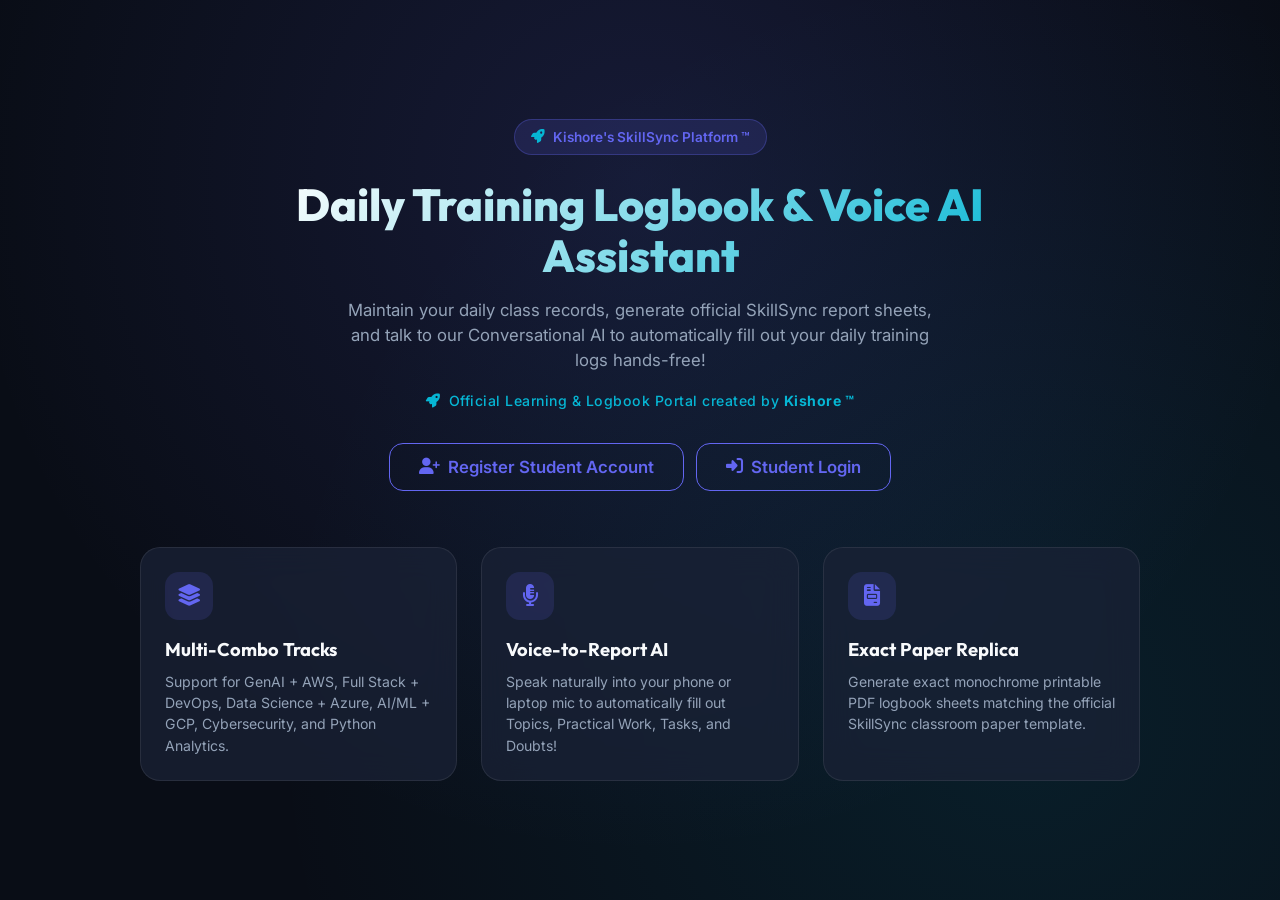
==== commit 8613f9d6: "feat: Add Kishore's trademark platform branding and rocket icons" ====
--- a/templates/index.html
+++ b/templates/index.html
@@ -21,12 +21,15 @@
     <div id="screen-landing" class="screen-view active">
       <div class="landing-hero">
         <div class="landing-badge">
-          <i class="fa-solid fa-graduation-cap"></i> SkillSync Smart Logbook Portal
+          <i class="fa-solid fa-rocket" style="color: var(--accent-secondary);"></i> Kishore's SkillSync Platform ™
         </div>
         <h1 class="landing-title">Daily Training Logbook & Voice AI Assistant</h1>
         <p class="landing-desc">
           Maintain your daily class records, generate official SkillSync report sheets, and talk to our Conversational AI to automatically fill out your daily training logs hands-free!
         </p>
+        <div class="trademark-subtext" style="font-size: 0.88rem; color: var(--accent-secondary); margin-top: -1.2rem; margin-bottom: 2rem; font-weight: 500; letter-spacing: 0.5px;">
+          <i class="fa-solid fa-rocket" style="margin-right: 4px;"></i> Official Learning &amp; Logbook Portal created by <strong>Kishore ™</strong>
+        </div>
 
         <div class="landing-actions" style="display: flex; gap: 0.8rem; flex-wrap: wrap; justify-content: center;">
           <button class="btn btn-outline" style="font-size: 1.05rem; padding: 0.8rem 1.8rem;" onclick="showScreen('auth-register')">
@@ -293,43 +296,43 @@
                 <div class="form-row-2">
                   <div class="field-group">
                     <label><i class="fa-regular fa-calendar"></i> Date</label>
-                    <input type="date" id="inputDate" class="form-input" onchange="updateLivePaper()">
+                    <input type="date" id="inputDate" class="form-input" onchange="updateLivePaper()" required>
                   </div>
                   <div class="field-group">
                     <label><i class="fa-solid fa-calendar-day"></i> Day</label>
-                    <input type="text" id="inputDay" class="form-input" placeholder="e.g. Tuesday" oninput="updateLivePaper()">
+                    <input type="text" id="inputDay" class="form-input" placeholder="e.g. Tuesday" oninput="updateLivePaper()" required>
                   </div>
                 </div>
 
                 <div class="field-group">
                   <label><i class="fa-solid fa-laptop-code"></i> LAB / Room Location</label>
-                  <input type="text" id="inputLab" class="form-input" placeholder="e.g. Lab 04 - GenAI Hub" oninput="updateLivePaper()">
+                    <input type="text" id="inputLab" class="form-input" placeholder="e.g. Lab 04 - GenAI Hub" oninput="updateLivePaper()" required>
                 </div>
 
                 <div class="form-row-2">
                   <div class="field-group">
                     <label><i class="fa-solid fa-right-to-bracket"></i> Check-In</label>
-                    <input type="time" id="inputCheckIn" class="form-input" value="09:30" onchange="updateLivePaper()">
+                    <input type="text" id="inputCheckIn" class="form-input" value="09:30 AM" placeholder="hh:mm AM/PM" inputmode="text" autocomplete="off" onchange="updateLivePaper()" required>
                   </div>
                   <div class="field-group">
                     <label><i class="fa-solid fa-right-from-bracket"></i> Check-Out</label>
-                    <input type="time" id="inputCheckOut" class="form-input" value="16:30" onchange="updateLivePaper()">
+                    <input type="text" id="inputCheckOut" class="form-input" value="04:30 PM" placeholder="hh:mm AM/PM" inputmode="text" autocomplete="off" onchange="updateLivePaper()" required>
                   </div>
                 </div>
 
                 <div class="field-group">
                   <label><i class="fa-solid fa-chalkboard-user"></i> Trainer Name</label>
-                  <input type="text" id="inputTrainer" class="form-input" placeholder="Trainer Name" oninput="updateLivePaper()">
+                  <input type="text" id="inputTrainer" class="form-input" placeholder="Trainer Name" oninput="updateLivePaper()" required>
                 </div>
 
                 <div class="field-group">
                   <label><i class="fa-solid fa-square"></i> TOPICS COVERED TODAY</label>
-                  <textarea id="inputTopics" class="form-input" rows="4" oninput="updateLivePaper()"></textarea>
+                  <textarea id="inputTopics" class="form-input" rows="4" oninput="updateLivePaper()" required></textarea>
                 </div>
 
                 <div class="field-group">
                   <label><i class="fa-solid fa-square"></i> TASK / ASSIGNMENT</label>
-                  <textarea id="inputAssignment" class="form-input" rows="3" oninput="updateLivePaper()"></textarea>
+                  <textarea id="inputAssignment" class="form-input" rows="3" oninput="updateLivePaper()" required></textarea>
                 </div>
 
                 <div class="field-group">
@@ -367,7 +370,7 @@
                         SKILLSYNC — DAILY TRAINING LOGBOOK
                       </div>
                       <div class="sheet-subtitle-text" id="paperHeaderSub">
-                        GenAI + AWS Training | Daily Class Record
+                        Daily Training Record
                       </div>
                     </div>
 
@@ -390,10 +393,7 @@
                       </tr>
                       <tr>
                         <td class="lbl-cell">TRAINER</td>
-                        <td class="val-cell" id="paperTrainerVal" style="width: 35%;">Dr. Rajesh Sharma</td>
-                        <td class="val-cell" colspan="2" style="text-align: center; color: #555555; font-size: 11px;">
-                          [ Trainer Approval & Signature ]
-                        </td>
+                        <td class="val-cell" id="paperTrainerVal" colspan="3">Dr. Rajesh Sharma</td>
                       </tr>
                     </table>
 
@@ -522,7 +522,7 @@
             <div class="pane-title-bar">
               <div>
                 <h2>Reports History & Exports</h2>
-                <p>Search, filter, and export past class report entries</p>
+                <p>Review and export past class report entries</p>
               </div>
               <div style="display: flex; gap: 0.5rem;">
                 <button class="btn btn-outline" onclick="exportJSON()">Export JSON</button>
@@ -644,89 +644,11 @@
             </div>
           </div>
 
-
-
-                  <div style="display: flex; gap: 0.5rem;">
-                    <input type="text" id="ownerLogSearch" class="form-input" placeholder="Search by email, combo, or date..." style="font-size: 0.85rem; width: 260px;" onkeyup="filterOwnerLogs()">
-                    <button class="btn btn-outline" style="font-size: 0.8rem;" onclick="exportMasterLogsCSV()">
-                      <i class="fa-solid fa-file-csv"></i> CSV
-                    </button>
-                  </div>
-                </div>
-                
-                <div style="overflow-x: auto;">
-                  <table style="width: 100%; border-collapse: collapse; font-size: 0.88rem;">
-                    <thead>
-                      <tr style="border-bottom: 2px solid var(--border-color); text-align: left; color: var(--text-secondary);">
-                        <th style="padding: 0.75rem;">Date</th>
-                        <th style="padding: 0.75rem;">Student Email</th>
-                        <th style="padding: 0.75rem;">Combo Track</th>
-                        <th style="padding: 0.75rem;">Lab / Trainer</th>
-                        <th style="padding: 0.75rem;">Topics Covered</th>
-                        <th style="padding: 0.75rem;">Action</th>
-                      </tr>
-                    </thead>
-                    <tbody id="ownerMasterLogsTbody">
-                      <!-- Rendered dynamically -->
-                    </tbody>
-                  </table>
-                </div>
-              </div>
-
-              <!-- Sub-Tab 2: Student Accounts Roster -->
-              <div id="ownerSub-student-roster" class="editor-card" style="display: none;">
-                <h3 style="font-family: var(--font-display); margin-bottom: 1rem;">Registered Student Accounts Roster</h3>
-                <div style="overflow-x: auto;">
-                  <table style="width: 100%; border-collapse: collapse; font-size: 0.88rem;">
-                    <thead>
-                      <tr style="border-bottom: 2px solid var(--border-color); text-align: left; color: var(--text-secondary);">
-                        <th style="padding: 0.75rem;">Student Name</th>
-                        <th style="padding: 0.75rem;">Email Address</th>
-                        <th style="padding: 0.75rem;">Combo Track</th>
-                        <th style="padding: 0.75rem;">Logs Submitted</th>
-                      </tr>
-                    </thead>
-                    <tbody id="ownerStudentRosterTbody">
-                      <!-- Rendered dynamically -->
-                    </tbody>
-                  </table>
-                </div>
-              </div>
-
-              <!-- Sub-Tab 3: Private Suggestions Inbox -->
-              <div id="ownerSub-suggestions-inbox" class="editor-card" style="display: none;">
-                <h3 style="font-family: var(--font-display); margin-bottom: 1rem; color: var(--accent-purple);">
-                  <i class="fa-solid fa-paper-plane"></i> Private Suggestions & Feedback Inbox
-                </h3>
-                <div id="ownerPortalSuggestionsList" style="display: flex; flex-direction: column; gap: 1rem;">
-                  <!-- Rendered dynamically -->
-                </div>
-              </div>
-
-              <!-- Sub-Tab 4: Database Inspector -->
-              <div id="ownerSub-db-inspector" class="editor-card" style="display: none;">
-                <div style="display: flex; align-items: center; justify-content: space-between; margin-bottom: 1rem; flex-wrap: wrap; gap: 0.5rem;">
-                  <h3 style="font-family: var(--font-display); margin: 0; color: var(--accent-primary);">
-                    <i class="fa-solid fa-server"></i> Server Database & Audit Inspector
-                  </h3>
-                  <div style="display: flex; gap: 0.5rem;">
-                    <button class="btn btn-outline" style="font-size: 0.8rem;" onclick="inspectServerDatabase()">
-                      <i class="fa-solid fa-rotate"></i> Refresh Inspector
-                    </button>
-                    <button class="btn btn-primary" style="font-size: 0.8rem;" onclick="downloadDatabaseFile()">
-                      <i class="fa-solid fa-download"></i> Download SQLite DB
-                    </button>
-                  </div>
-                </div>
-
-                <div id="dbInspectorContent" style="display: flex; flex-direction: column; gap: 1rem;">
-                  <!-- Rendered dynamically -->
-                </div>
-              </div>
-
-            </div>
-          </div>
-
+          <!-- App Footer Trademark -->
+          <footer style="text-align: center; padding: 1.5rem 1rem 2rem 1rem; color: var(--text-muted); font-size: 0.8rem; border-top: 1px solid var(--border-color); margin-top: 2rem;">
+            <p><i class="fa-solid fa-rocket" style="color: var(--accent-secondary); margin-right: 4px;"></i> <strong>Kishore's SkillSync Platform ™</strong> · All Rights Reserved.</p>
+            <p style="margin-top: 0.3rem; opacity: 0.8;">Designed &amp; Developed by Kishore for Intelligent Student Daily Logbook Management</p>
+          </footer>
         </main>
       </div>
 
@@ -762,6 +684,6 @@
 
   </div>
 
-  <script src="/static/app.js"></script>
+  <script src="/static/app.js?v=5"></script>
 </body>
 </html>
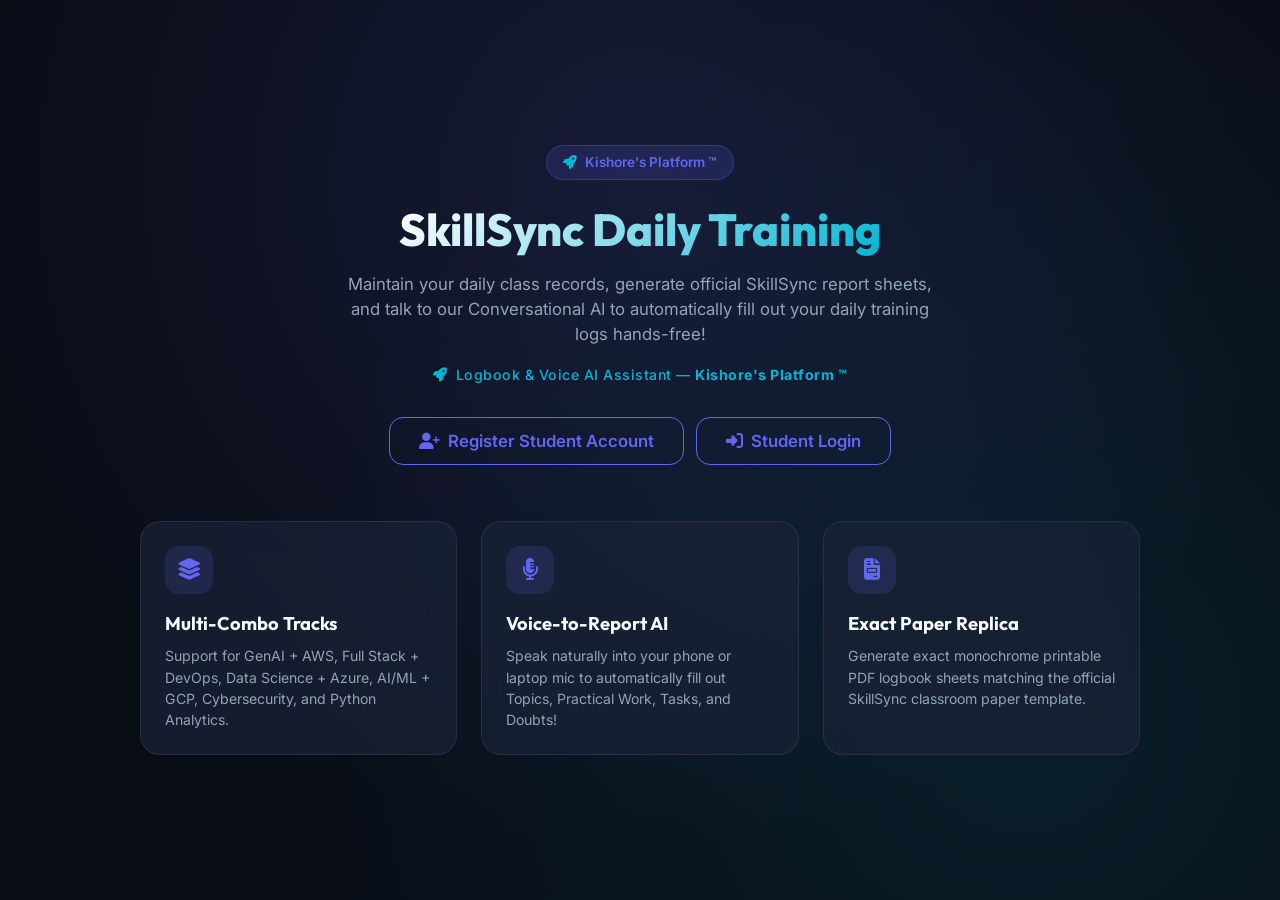
==== commit 7d2b319f: "feat: Update trademark branding to Kishore's Platform ™ and verify 100% E2E test suite" ====
--- a/templates/index.html
+++ b/templates/index.html
@@ -21,14 +21,14 @@
     <div id="screen-landing" class="screen-view active">
       <div class="landing-hero">
         <div class="landing-badge">
-          <i class="fa-solid fa-rocket" style="color: var(--accent-secondary);"></i> Kishore's SkillSync Platform ™
-        </div>
-        <h1 class="landing-title">Daily Training Logbook & Voice AI Assistant</h1>
+          <i class="fa-solid fa-rocket" style="color: var(--accent-secondary);"></i> Kishore's Platform ™
+        </div>
+        <h1 class="landing-title">SkillSync Daily Training</h1>
         <p class="landing-desc">
           Maintain your daily class records, generate official SkillSync report sheets, and talk to our Conversational AI to automatically fill out your daily training logs hands-free!
         </p>
         <div class="trademark-subtext" style="font-size: 0.88rem; color: var(--accent-secondary); margin-top: -1.2rem; margin-bottom: 2rem; font-weight: 500; letter-spacing: 0.5px;">
-          <i class="fa-solid fa-rocket" style="margin-right: 4px;"></i> Official Learning &amp; Logbook Portal created by <strong>Kishore ™</strong>
+          <i class="fa-solid fa-rocket" style="margin-right: 4px;"></i> Logbook &amp; Voice AI Assistant — <strong>Kishore's Platform ™</strong>
         </div>
 
         <div class="landing-actions" style="display: flex; gap: 0.8rem; flex-wrap: wrap; justify-content: center;">
@@ -646,8 +646,8 @@
 
           <!-- App Footer Trademark -->
           <footer style="text-align: center; padding: 1.5rem 1rem 2rem 1rem; color: var(--text-muted); font-size: 0.8rem; border-top: 1px solid var(--border-color); margin-top: 2rem;">
-            <p><i class="fa-solid fa-rocket" style="color: var(--accent-secondary); margin-right: 4px;"></i> <strong>Kishore's SkillSync Platform ™</strong> · All Rights Reserved.</p>
-            <p style="margin-top: 0.3rem; opacity: 0.8;">Designed &amp; Developed by Kishore for Intelligent Student Daily Logbook Management</p>
+            <p><i class="fa-solid fa-rocket" style="color: var(--accent-secondary); margin-right: 4px;"></i> <strong>Kishore's Platform ™</strong> · All Rights Reserved.</p>
+            <p style="margin-top: 0.3rem; opacity: 0.8;">SkillSync Daily Training Logbook &amp; Voice AI Portal</p>
           </footer>
         </main>
       </div>
